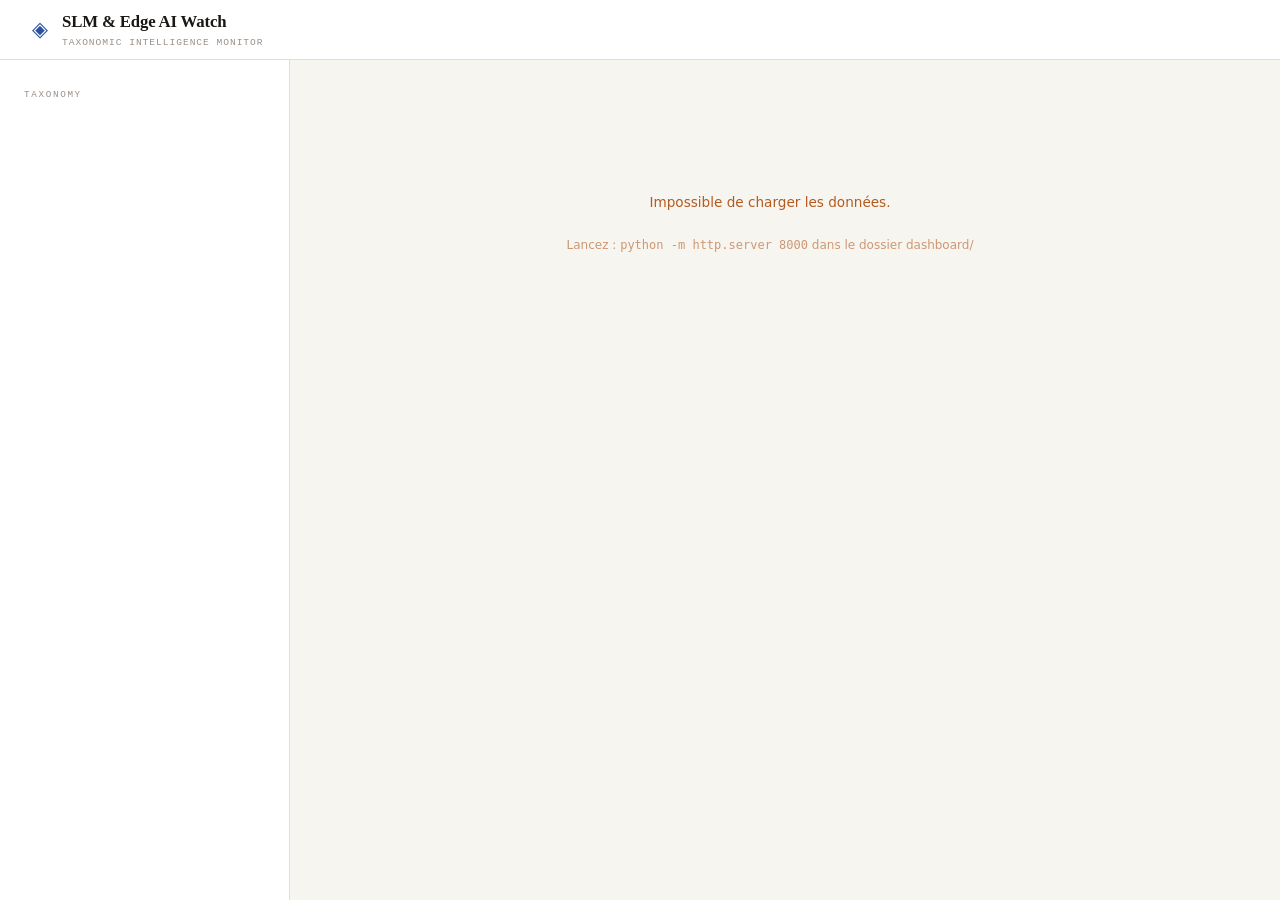
==== index.html @ 755382b3 "change to root" ====
<!DOCTYPE html>
<html lang="en">
<head>
  <meta charset="UTF-8">
  <meta name="viewport" content="width=device-width, initial-scale=1.0">
  <title>SLM & Edge AI — Watch</title>
  <link rel="preconnect" href="https://fonts.googleapis.com">
  <link href="https://fonts.googleapis.com/css2?family=IBM+Plex+Mono:wght@400;600&family=Syne:wght@400;600;700;800&display=swap" rel="stylesheet">
  <link rel="stylesheet" href="style.css">
</head>
<body>

  <header>
    <div class="header-left">
      <span class="logo-mark">◈</span>
      <div>
        <div class="logo-name">SLM &amp; Edge AI Watch</div>
        <div class="logo-sub">Taxonomic Intelligence Monitor</div>
      </div>
    </div>
    <div id="header-stats" class="header-stats"></div>
  </header>

  <div class="layout">

    <nav id="tree-nav">
      <div class="nav-section-label">Taxonomy</div>
      <div id="tree-root"></div>
    </nav>

    <main id="main-panel">
      <div id="content-area">
        <div class="loading">Loading…</div>
      </div>
    </main>

  </div>

  <script src="app.js"></script>
</body>
</html>
---- style.css ----
/* ── Reset ──────────────────────────────────────────────── */
*, *::before, *::after { box-sizing: border-box; margin: 0; padding: 0; }

/* ── Tokens ─────────────────────────────────────────────── */
:root {
  --bg:        #f7f5f0;
  --surface:   #ffffff;
  --surface2:  #f0ede8;
  --line:      #e2ddd8;
  --line2:     #cdc8c0;

  --tx:        #1a1714;
  --tx-mid:    #4a4540;
  --tx-dim:    #9a9088;

  --c-model:   #2a52a0;
  --c-edge:    #1a8a78;
  --c-data:    #b35a20;

  --t-model:   #eef2fa;
  --t-edge:    #eaf5f3;
  --t-data:    #faf2ec;

  --serif: 'Lora', Georgia, serif;
  --mono:  'JetBrains Mono', 'Courier New', monospace;
  --sans:  'DM Sans', system-ui, sans-serif;

  --nav-w:  290px;
  --hdr-h:  60px;
}

@import url('https://fonts.googleapis.com/css2?family=Lora:ital,wght@0,400;0,600;0,700;1,400&family=DM+Sans:opsz,wght@9..40,300;9..40,400;9..40,500;9..40,600&family=JetBrains+Mono:wght@400;500&display=swap');

html, body {
  height: 100%;
  background: var(--bg);
  color: var(--tx);
  font-family: var(--sans);
  font-size: 16px;
  line-height: 1.55;
  -webkit-font-smoothing: antialiased;
}

::selection { background: rgba(42,82,160,.15); }
::-webkit-scrollbar { width: 4px; }
::-webkit-scrollbar-track { background: transparent; }
::-webkit-scrollbar-thumb { background: var(--line2); border-radius: 2px; }

/* ─── Header ────────────────────────────────────────────── */
header {
  position: sticky; top: 0; z-index: 100;
  height: var(--hdr-h);
  display: flex;
  align-items: center;
  justify-content: space-between;
  padding: 0 32px;
  background: var(--surface);
  border-bottom: 1px solid var(--line);
  gap: 24px;
}

.header-left { display: flex; align-items: center; gap: 14px; }

.logo-mark { font-size: 1.3rem; color: var(--c-model); line-height: 1; flex-shrink: 0; }

.logo-name {
  font-family: var(--serif);
  font-weight: 700;
  font-size: 1.05rem;
  color: var(--tx);
  letter-spacing: -0.01em;
}

.logo-sub {
  font-family: var(--mono);
  font-size: 0.6rem;
  color: var(--tx-dim);
  letter-spacing: 0.1em;
  text-transform: uppercase;
  margin-top: 1px;
}

.header-stats { display: flex; gap: 24px; align-items: center; }
.hstat { text-align: right; }

.hstat-val {
  font-family: var(--serif);
  font-weight: 700;
  font-size: 1.1rem;
  line-height: 1.1;
}

.hstat-lbl {
  font-family: var(--mono);
  font-size: 0.58rem;
  color: var(--tx-dim);
  text-transform: uppercase;
  letter-spacing: 0.1em;
}

.hstat-sep { width: 1px; height: 28px; background: var(--line); }

/* ─── Layout ────────────────────────────────────────────── */
.layout {
  display: grid;
  grid-template-columns: var(--nav-w) 1fr;
  height: calc(100vh - var(--hdr-h));
}

/* ─── Sidebar ───────────────────────────────────────────── */
nav#tree-nav {
  border-right: 1px solid var(--line);
  background: var(--surface);
  overflow-y: auto;
  padding: 28px 0 60px;
}

.nav-section-label {
  font-family: var(--mono);
  font-size: 0.58rem;
  letter-spacing: 0.18em;
  text-transform: uppercase;
  color: var(--tx-dim);
  padding: 0 24px 16px;
}

.tree-root-node {
  display: flex;
  align-items: center;
  gap: 10px;
  padding: 10px 24px;
  cursor: pointer;
  font-size: 0.85rem;
  font-weight: 500;
  color: var(--tx-mid);
  border-left: 2px solid transparent;
  transition: all 0.14s;
}
.tree-root-node:hover { background: var(--surface2); color: var(--tx); }
.tree-root-node.active { color: var(--c-model); border-left-color: var(--c-model); background: var(--t-model); }

.tree-root-icon {
  width: 20px; height: 20px;
  border-radius: 5px;
  background: var(--c-model);
  display: flex; align-items: center; justify-content: center;
  font-size: 0.65rem; color: #fff; flex-shrink: 0;
}

.tree-cat { margin-top: 4px; }

.tree-cat-row {
  display: flex;
  align-items: center;
  gap: 10px;
  padding: 10px 24px;
  cursor: pointer;
  font-size: 0.82rem;
  font-weight: 500;
  color: var(--tx-mid);
  border-left: 2px solid transparent;
  transition: all 0.14s;
  user-select: none;
}
.tree-cat-row:hover { background: var(--surface2); color: var(--tx); }
.tree-cat-row.cat-model.active { color: var(--c-model); border-left-color: var(--c-model); background: var(--t-model); }
.tree-cat-row.cat-edge.active  { color: var(--c-edge);  border-left-color: var(--c-edge);  background: var(--t-edge); }
.tree-cat-row.cat-data.active  { color: var(--c-data);  border-left-color: var(--c-data);  background: var(--t-data); }

.cat-pip { width: 7px; height: 7px; border-radius: 50%; flex-shrink: 0; }
.cat-label { flex: 1; line-height: 1.3; }
.cat-total { font-family: var(--mono); font-size: 0.65rem; color: var(--tx-dim); flex-shrink: 0; }
.tree-chevron { font-size: 0.5rem; color: var(--tx-dim); transition: transform 0.2s; flex-shrink: 0; }
.tree-cat-row.open .tree-chevron { transform: rotate(90deg); }

.tree-subcats { overflow: hidden; max-height: 0; transition: max-height 0.28s ease; }
.tree-subcats.open { max-height: 800px; }

.tree-sub-row {
  display: flex;
  align-items: center;
  gap: 8px;
  padding: 7px 24px 7px 42px;
  cursor: pointer;
  font-size: 0.78rem;
  color: var(--tx-dim);
  border-left: 2px solid transparent;
  transition: all 0.12s;
}
.tree-sub-row:hover { background: var(--surface2); color: var(--tx-mid); }
.tree-sub-row.active { color: var(--tx); border-left-color: var(--line2); background: var(--surface2); font-weight: 500; }

.sub-cnt {
  margin-left: auto;
  font-family: var(--mono);
  font-size: 0.6rem;
  color: var(--tx-dim);
  background: var(--surface2);
  border: 1px solid var(--line);
  padding: 1px 6px;
  border-radius: 10px;
  flex-shrink: 0;
}

/* ─── Main panel ────────────────────────────────────────── */
main#main-panel { overflow-y: auto; background: var(--bg); }
#content-area { padding: 52px 60px; max-width: 960px; }

/* ─── Overview ──────────────────────────────────────────── */
.overview-eyebrow {
  font-family: var(--mono);
  font-size: 0.65rem;
  letter-spacing: 0.2em;
  text-transform: uppercase;
  color: var(--tx-dim);
  margin-bottom: 10px;
}

.overview-title {
  font-family: var(--serif);
  font-size: 2.6rem;
  font-weight: 700;
  letter-spacing: -0.02em;
  color: var(--tx);
  line-height: 1.15;
  margin-bottom: 6px;
}
.overview-title em { font-style: italic; color: var(--c-model); }

.overview-lead {
  font-size: 1rem;
  color: var(--tx-mid);
  line-height: 1.7;
  max-width: 640px;
  margin-bottom: 36px;
}

/* Definitions */
.def-row {
  display: grid;
  grid-template-columns: repeat(3, 1fr);
  gap: 12px;
  margin-bottom: 36px;
}

.def-card {
  background: var(--surface);
  border: 1px solid var(--line);
  border-radius: 8px;
  padding: 18px 20px;
}

.def-card-label {
  font-family: var(--mono);
  font-size: 0.58rem;
  letter-spacing: 0.14em;
  text-transform: uppercase;
  margin-bottom: 6px;
  display: flex;
  align-items: center;
  gap: 7px;
}

.def-pip { width: 6px; height: 6px; border-radius: 50%; flex-shrink: 0; }

.def-card-term {
  font-family: var(--serif);
  font-size: 1.05rem;
  font-weight: 700;
  margin-bottom: 6px;
  color: var(--tx);
}

.def-card-text {
  font-size: 0.8rem;
  color: var(--tx-mid);
  line-height: 1.55;
}

/* Image grid */
.img-grid {
  display: grid;
  grid-template-columns: repeat(3, 1fr);
  gap: 12px;
  margin-bottom: 36px;
}

.img-slot {
  border: 1px solid var(--line);
  border-radius: 8px;
  overflow: hidden;
  background: var(--surface);
  aspect-ratio: 4/3;
  display: flex;
  flex-direction: column;
  position: relative;
}

.img-slot img {
  width: 100%; height: 100%;
  object-fit: cover;
  display: block;
}

.img-placeholder {
  flex: 1;
  display: flex;
  flex-direction: column;
  align-items: center;
  justify-content: center;
  gap: 8px;
  color: var(--tx-dim);
  font-family: var(--mono);
  font-size: 0.62rem;
  text-align: center;
  padding: 20px;
  border: 2px dashed var(--line);
  margin: 8px;
  border-radius: 4px;
  background: var(--surface2);
}

.img-placeholder .ph-icon { font-size: 1.5rem; opacity: 0.3; }

.img-caption {
  padding: 8px 12px;
  font-family: var(--mono);
  font-size: 0.58rem;
  color: var(--tx-dim);
  border-top: 1px solid var(--line);
  background: var(--surface);
  line-height: 1.4;
  flex-shrink: 0;
}

/* Context paragraph */
.ctx-section {
  background: var(--surface);
  border: 1px solid var(--line);
  border-left: 3px solid var(--c-model);
  border-radius: 0 8px 8px 0;
  padding: 20px 24px;
  margin-bottom: 36px;
}

.ctx-section p {
  font-size: 0.88rem;
  color: var(--tx-mid);
  line-height: 1.7;
}

.ctx-section p + p { margin-top: 10px; }

/* Divider before cats */
.section-label {
  font-family: var(--serif);
  font-size: 1.1rem;
  font-weight: 600;
  color: var(--tx);
  margin-bottom: 16px;
  padding-bottom: 10px;
  border-bottom: 1px solid var(--line);
}

/* Category cards */
.cat-cards {
  display: grid;
  grid-template-columns: repeat(3, 1fr);
  gap: 14px;
}

.cat-card {
  border: 1px solid var(--line);
  border-radius: 10px;
  padding: 24px 20px;
  cursor: pointer;
  background: var(--surface);
  transition: transform 0.18s, box-shadow 0.18s, border-color 0.18s;
  position: relative;
  overflow: hidden;
}
.cat-card::before {
  content: '';
  position: absolute;
  top: 0; left: 0; right: 0;
  height: 3px;
}
.cat-card.cat-model::before { background: var(--c-model); }
.cat-card.cat-edge::before  { background: var(--c-edge); }
.cat-card.cat-data::before  { background: var(--c-data); }

.cat-card:hover { transform: translateY(-2px); border-color: var(--line2); }
.cat-card.cat-model:hover { box-shadow: 0 6px 24px rgba(42,82,160,.1); }
.cat-card.cat-edge:hover  { box-shadow: 0 6px 24px rgba(26,138,120,.1); }
.cat-card.cat-data:hover  { box-shadow: 0 6px 24px rgba(179,90,32,.1); }

.card-number {
  font-family: var(--serif);
  font-weight: 700;
  font-size: 2.8rem;
  line-height: 1;
  margin-bottom: 6px;
}
.cat-card.cat-model .card-number { color: var(--c-model); }
.cat-card.cat-edge  .card-number { color: var(--c-edge); }
.cat-card.cat-data  .card-number { color: var(--c-data); }

.card-title {
  font-size: 0.85rem;
  font-weight: 600;
  color: var(--tx);
  margin-bottom: 16px;
  line-height: 1.3;
}

.card-subs {
  display: flex;
  flex-direction: column;
  gap: 5px;
  border-top: 1px solid var(--line);
  padding-top: 14px;
}

.card-sub-row {
  display: flex;
  justify-content: space-between;
  align-items: baseline;
  font-size: 0.72rem;
  color: var(--tx-dim);
  gap: 8px;
}
.card-sub-row span:last-child { font-family: var(--mono); color: var(--tx-mid); flex-shrink: 0; }

.card-cta { margin-top: 14px; font-size: 0.68rem; color: var(--tx-dim); font-family: var(--mono); }

/* ─── Category / Subcat views ───────────────────────────── */
.view-header { margin-bottom: 32px; }

.view-breadcrumb {
  font-family: var(--mono);
  font-size: 0.62rem;
  letter-spacing: 0.1em;
  text-transform: uppercase;
  color: var(--tx-dim);
  display: flex;
  align-items: center;
  gap: 8px;
  margin-bottom: 10px;
}

.bc-link { cursor: pointer; transition: color 0.12s; }
.bc-link:hover { color: var(--c-model); }
.bc-sep { color: var(--line2); }

.view-title {
  font-family: var(--serif);
  font-size: 1.8rem;
  font-weight: 700;
  letter-spacing: -0.01em;
  margin-bottom: 4px;
  line-height: 1.2;
}

.view-meta { font-family: var(--mono); font-size: 0.75rem; color: var(--tx-dim); }

.subcat-grid {
  display: grid;
  grid-template-columns: repeat(auto-fill, minmax(185px, 1fr));
  gap: 10px;
  margin-bottom: 36px;
}

.subcat-card {
  border: 1px solid var(--line);
  border-radius: 8px;
  padding: 16px 18px;
  cursor: pointer;
  background: var(--surface);
  transition: all 0.14s;
}
.subcat-card:hover { transform: translateY(-1px); border-color: var(--line2); }
.cat-model .subcat-card:hover { box-shadow: 0 4px 14px rgba(42,82,160,.08); }
.cat-edge  .subcat-card:hover { box-shadow: 0 4px 14px rgba(26,138,120,.08); }
.cat-data  .subcat-card:hover { box-shadow: 0 4px 14px rgba(179,90,32,.08); }

.sc-name { font-size: 0.82rem; font-weight: 600; margin-bottom: 4px; line-height: 1.3; }
.cat-model .sc-name { color: var(--c-model); }
.cat-edge  .sc-name { color: var(--c-edge); }
.cat-data  .sc-name { color: var(--c-data); }
.sc-count { font-family: var(--mono); font-size: 0.7rem; color: var(--tx-dim); }

/* ─── Article list ──────────────────────────────────────── */
.list-header { display: flex; align-items: center; justify-content: space-between; margin-bottom: 14px; }

.list-title { font-family: var(--serif); font-size: 1rem; font-weight: 600; color: var(--tx-mid); }

.list-controls { display: flex; align-items: center; gap: 10px; }

.count-badge {
  font-family: var(--mono);
  font-size: 0.65rem;
  padding: 3px 10px;
  border-radius: 20px;
  border: 1px solid var(--line);
  color: var(--tx-dim);
  background: var(--surface);
}

.sort-sel {
  background: var(--surface);
  border: 1px solid var(--line);
  color: var(--tx-mid);
  font-family: var(--mono);
  font-size: 0.65rem;
  padding: 4px 10px;
  border-radius: 4px;
  outline: none;
  cursor: pointer;
}
.sort-sel:focus { border-color: var(--c-model); }

.articles-list { display: flex; flex-direction: column; gap: 6px; }

.art-row {
  display: grid;
  grid-template-columns: 1fr auto;
  gap: 14px;
  align-items: start;
  border: 1px solid var(--line);
  border-radius: 8px;
  padding: 16px 18px;
  background: var(--surface);
  cursor: pointer;
  transition: background 0.12s, border-color 0.12s;
}
.art-row:hover { border-color: var(--line2); }
.art-row.open  { border-color: var(--c-model); background: #f5f7fd; }

.art-title {
  font-size: 0.9rem;
  font-weight: 600;
  color: var(--tx);
  line-height: 1.4;
  margin-bottom: 6px;
}

.art-meta { display: flex; gap: 10px; flex-wrap: wrap; align-items: center; font-size: 0.72rem; color: var(--tx-dim); }

.src-tag {
  font-family: var(--mono);
  font-size: 0.58rem;
  padding: 2px 7px;
  border-radius: 3px;
  text-transform: uppercase;
  letter-spacing: 0.07em;
  font-weight: 500;
}

.src-arxiv             { background: var(--t-model); color: var(--c-model); border: 1px solid rgba(42,82,160,.2); }
.src-semantic_scholar  { background: var(--t-edge);  color: var(--c-edge);  border: 1px solid rgba(26,138,120,.2); }
.src-medium            { background: var(--t-data);  color: var(--c-data);  border: 1px solid rgba(179,90,32,.2); }
.src-linkedin          { background: var(--surface2); color: var(--tx-mid); border: 1px solid var(--line); }

.sub-tag {
  font-size: 0.65rem;
  padding: 2px 8px;
  border-radius: 3px;
  border: 1px solid var(--line);
  color: var(--tx-dim);
  background: var(--surface2);
}

.art-rel { display: flex; flex-direction: column; align-items: flex-end; gap: 5px; padding-top: 3px; flex-shrink: 0; }

.rel-bar { width: 44px; height: 3px; background: var(--line); border-radius: 2px; overflow: hidden; }
.rel-fill { height: 100%; border-radius: 2px; }
.rel-hi { background: var(--c-edge); }
.rel-md { background: var(--c-model); }
.rel-lo { background: var(--line2); }
.rel-num { font-family: var(--mono); font-size: 0.58rem; color: var(--tx-dim); }

.art-detail {
  display: none;
  grid-column: 1 / -1;
  padding-top: 14px;
  margin-top: 14px;
  border-top: 1px solid var(--line);
}
.art-row.open .art-detail { display: block; }

.art-summary { font-size: 0.85rem; color: var(--tx-mid); line-height: 1.7; margin-bottom: 14px; max-width: 680px; }

.art-link {
  display: inline-flex;
  align-items: center;
  gap: 6px;
  font-family: var(--mono);
  font-size: 0.68rem;
  color: var(--c-model);
  text-decoration: none;
  border: 1px solid rgba(42,82,160,.3);
  padding: 6px 14px;
  border-radius: 4px;
  transition: all 0.12s;
  background: var(--t-model);
}
.art-link:hover { background: rgba(42,82,160,.12); }
.art-link.no-url { color: var(--tx-dim); border-color: var(--line); pointer-events: none; background: none; }

.review-tag {
  font-family: var(--mono);
  font-size: 0.55rem;
  padding: 1px 6px;
  border-radius: 3px;
  background: var(--t-data);
  color: var(--c-data);
  border: 1px solid rgba(179,90,32,.25);
  margin-left: 6px;
  vertical-align: middle;
}

.empty, .loading {
  padding: 80px 0;
  text-align: center;
  font-size: 0.85rem;
  color: var(--tx-dim);
}
.empty-icon { font-size: 1.8rem; margin-bottom: 12px; opacity: 0.25; }
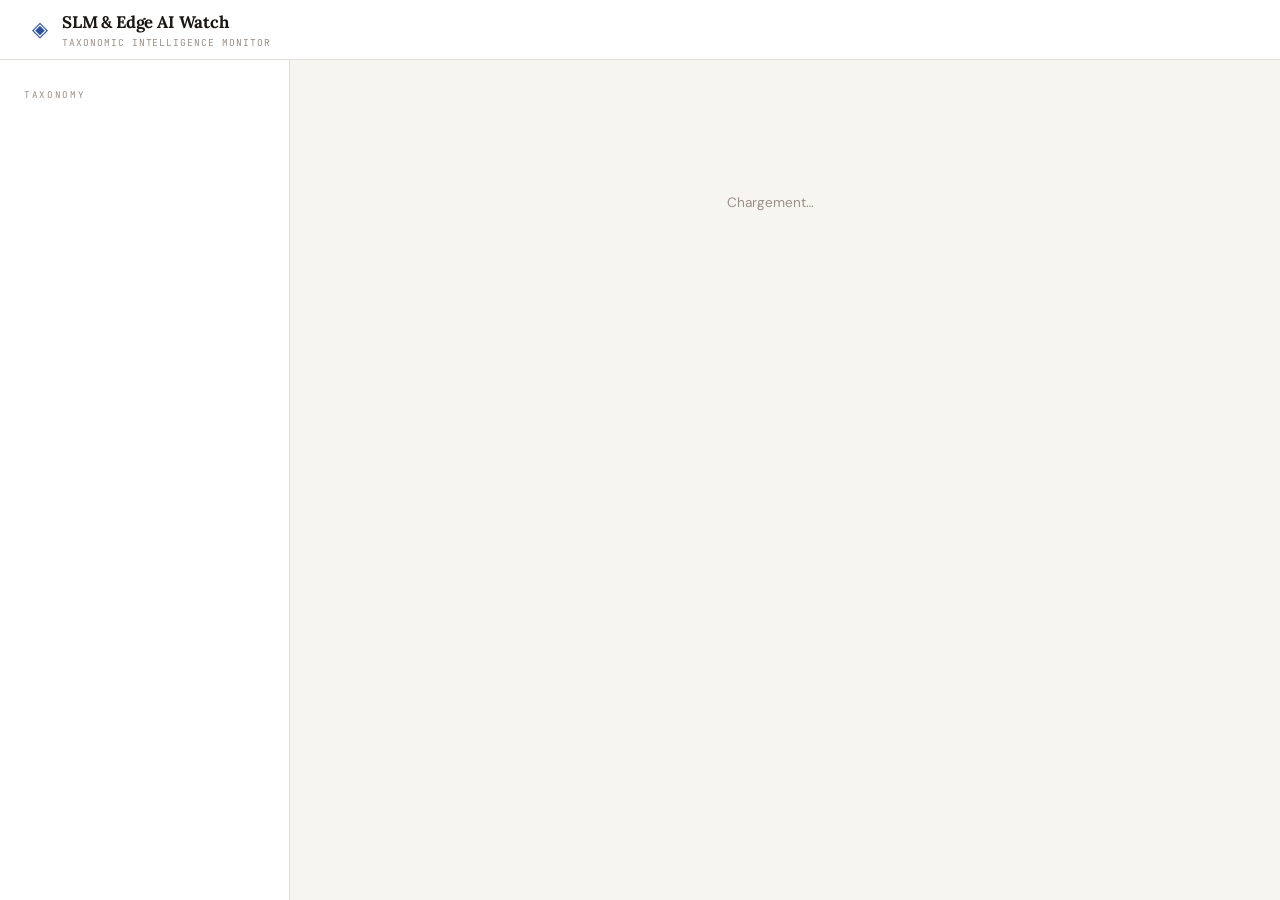
==== commit 48a8d9ad: "deployment" ====
--- a/index.html
+++ b/index.html
@@ -1,11 +1,11 @@
 <!DOCTYPE html>
-<html lang="en">
+<html lang="fr">
 <head>
   <meta charset="UTF-8">
   <meta name="viewport" content="width=device-width, initial-scale=1.0">
   <title>SLM & Edge AI — Watch</title>
   <link rel="preconnect" href="https://fonts.googleapis.com">
-  <link href="https://fonts.googleapis.com/css2?family=IBM+Plex+Mono:wght@400;600&family=Syne:wght@400;600;700;800&display=swap" rel="stylesheet">
+  <link href="https://fonts.googleapis.com/css2?family=Lora:ital,wght@0,400;0,600;0,700;1,400&family=DM+Sans:opsz,wght@9..40,300;9..40,400;9..40,500;9..40,600&family=JetBrains+Mono:wght@400;500&display=swap" rel="stylesheet">
   <link rel="stylesheet" href="style.css">
 </head>
 <body>
@@ -22,20 +22,19 @@
   </header>
 
   <div class="layout">
-
     <nav id="tree-nav">
       <div class="nav-section-label">Taxonomy</div>
       <div id="tree-root"></div>
     </nav>
-
     <main id="main-panel">
       <div id="content-area">
-        <div class="loading">Loading…</div>
+        <div class="loading">Chargement…</div>
       </div>
     </main>
-
   </div>
 
+  <!-- data.js MUST be loaded before app.js -->
+  <script src="data.js"></script>
   <script src="app.js"></script>
 </body>
 </html>
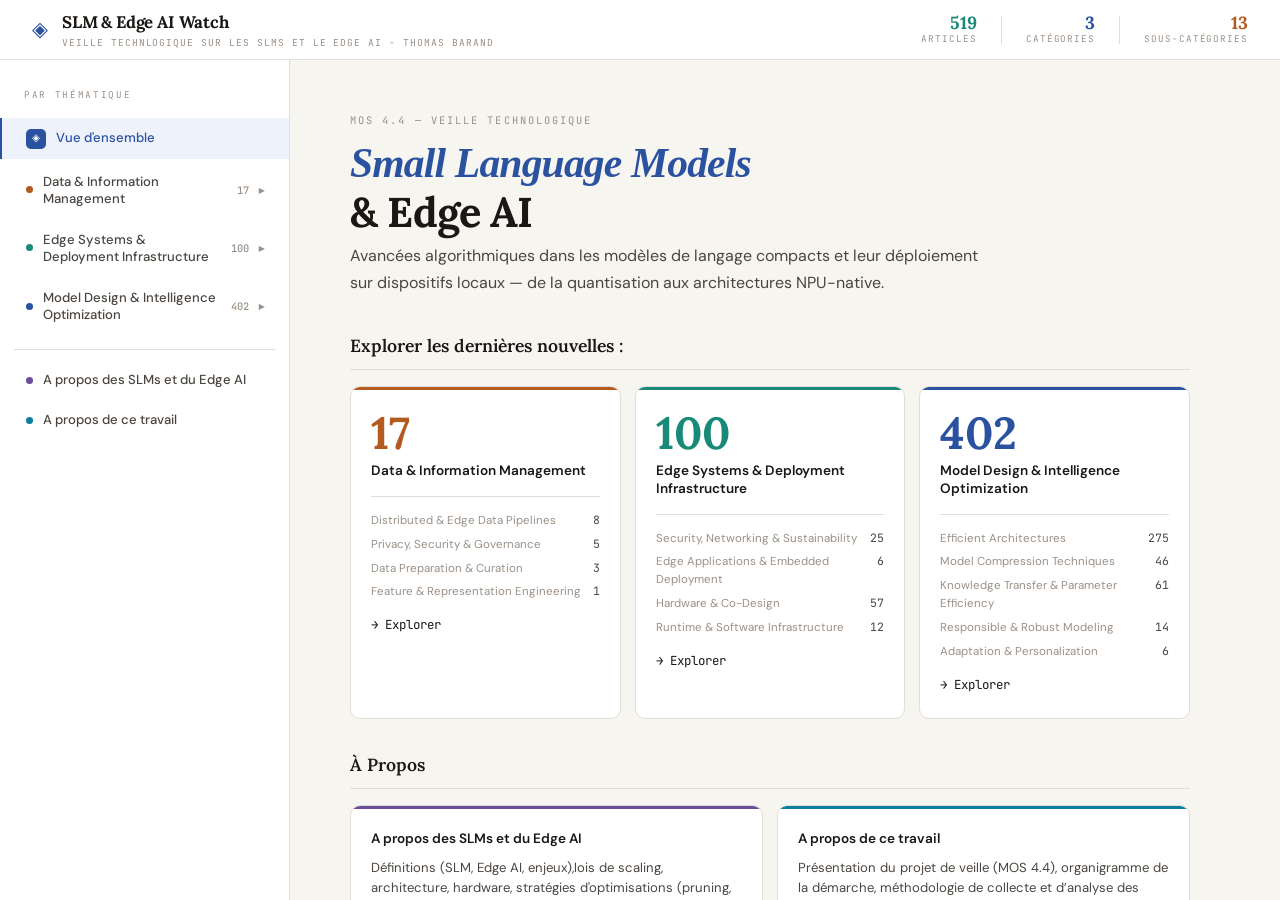
==== commit 8420d188: "add all the images and explanatory part for the website and a propos, website final version" ====
--- a/index.html
+++ b/index.html
@@ -15,7 +15,7 @@
       <span class="logo-mark">◈</span>
       <div>
         <div class="logo-name">SLM &amp; Edge AI Watch</div>
-        <div class="logo-sub">Taxonomic Intelligence Monitor</div>
+        <div class="logo-sub">Veille Technlogique sur les SLMs et le Edge AI - Thomas Barand</div>
       </div>
     </div>
     <div id="header-stats" class="header-stats"></div>
@@ -23,7 +23,7 @@
 
   <div class="layout">
     <nav id="tree-nav">
-      <div class="nav-section-label">Taxonomy</div>
+      <div class="nav-section-label">Par thématique</div>
       <div id="tree-root"></div>
     </nav>
     <main id="main-panel">
--- a/style.css
+++ b/style.css
@@ -16,10 +16,14 @@
   --c-model:   #2a52a0;
   --c-edge:    #1a8a78;
   --c-data:    #b35a20;
+  --c-about1:  #6b4c9a;
+  --c-about2:  #0d7ea0;
 
   --t-model:   #eef2fa;
   --t-edge:    #eaf5f3;
   --t-data:    #faf2ec;
+  --t-about1:  #f3eef8;
+  --t-about2:  #e8f4f8;
 
   --serif: 'Lora', Georgia, serif;
   --mono:  'JetBrains Mono', 'Courier New', monospace;
@@ -124,32 +128,8 @@
   padding: 0 24px 16px;
 }
 
+/* Unified tree row: same format for all sidebar items */
 .tree-root-node {
-  display: flex;
-  align-items: center;
-  gap: 10px;
-  padding: 10px 24px;
-  cursor: pointer;
-  font-size: 0.85rem;
-  font-weight: 500;
-  color: var(--tx-mid);
-  border-left: 2px solid transparent;
-  transition: all 0.14s;
-}
-.tree-root-node:hover { background: var(--surface2); color: var(--tx); }
-.tree-root-node.active { color: var(--c-model); border-left-color: var(--c-model); background: var(--t-model); }
-
-.tree-root-icon {
-  width: 20px; height: 20px;
-  border-radius: 5px;
-  background: var(--c-model);
-  display: flex; align-items: center; justify-content: center;
-  font-size: 0.65rem; color: #fff; flex-shrink: 0;
-}
-
-.tree-cat { margin-top: 4px; }
-
-.tree-cat-row {
   display: flex;
   align-items: center;
   gap: 10px;
@@ -162,6 +142,36 @@
   transition: all 0.14s;
   user-select: none;
 }
+.tree-root-node:hover { background: var(--surface2); color: var(--tx); }
+.tree-root-node.active { color: var(--c-model); border-left-color: var(--c-model); background: var(--t-model); }
+
+.tree-root-icon {
+  width: 20px; height: 20px;
+  border-radius: 5px;
+  background: var(--c-model);
+  display: flex;
+  align-items: center;
+  justify-content: center;
+  font-size: 0.65rem;
+  color: #fff;
+  flex-shrink: 0;
+}
+
+.tree-cat { margin-top: 4px; }
+
+.tree-cat-row {
+  display: flex;
+  align-items: center;
+  gap: 10px;
+  padding: 10px 24px;
+  cursor: pointer;
+  font-size: 0.82rem;
+  font-weight: 500;
+  color: var(--tx-mid);
+  border-left: 2px solid transparent;
+  transition: all 0.14s;
+  user-select: none;
+}
 .tree-cat-row:hover { background: var(--surface2); color: var(--tx); }
 .tree-cat-row.cat-model.active { color: var(--c-model); border-left-color: var(--c-model); background: var(--t-model); }
 .tree-cat-row.cat-edge.active  { color: var(--c-edge);  border-left-color: var(--c-edge);  background: var(--t-edge); }
@@ -201,6 +211,29 @@
   border-radius: 10px;
   flex-shrink: 0;
 }
+
+.tree-about-sep {
+  height: 1px;
+  background: var(--line);
+  margin: 16px 14px 10px;
+}
+.tree-about-row {
+  display: flex;
+  align-items: center;
+  gap: 10px;
+  padding: 10px 24px;
+  cursor: pointer;
+  font-size: 0.82rem;
+  font-weight: 500;
+  color: var(--tx-mid);
+  border-left: 2px solid transparent;
+  transition: all 0.14s;
+  user-select: none;
+}
+.tree-about-row .cat-pip { flex-shrink: 0; }
+.tree-about-row:hover { background: var(--surface2); color: var(--tx); }
+.tree-about-row.cat-about1.active { color: var(--c-about1); border-left-color: var(--c-about1); background: var(--t-about1); font-weight: 500; }
+.tree-about-row.cat-about2.active { color: var(--c-about2); border-left-color: var(--c-about2); background: var(--t-about2); font-weight: 500; }
 
 /* ─── Main panel ────────────────────────────────────────── */
 main#main-panel { overflow-y: auto; background: var(--bg); }
@@ -251,21 +284,22 @@
 }
 
 .def-card-label {
-  font-family: var(--mono);
-  font-size: 0.58rem;
-  letter-spacing: 0.14em;
+  font-family: var(--serif);
+  font-size: 1.1rem;
+  font-weight: 700;
+  letter-spacing: 0.06em;
   text-transform: uppercase;
-  margin-bottom: 6px;
-  display: flex;
-  align-items: center;
-  gap: 7px;
-}
-
-.def-pip { width: 6px; height: 6px; border-radius: 50%; flex-shrink: 0; }
+  margin-bottom: 8px;
+  display: flex;
+  align-items: center;
+  gap: 8px;
+}
+
+.def-pip { width: 8px; height: 8px; border-radius: 50%; flex-shrink: 0; }
 
 .def-card-term {
   font-family: var(--serif);
-  font-size: 1.05rem;
+  font-size: 1.15rem;
   font-weight: 700;
   margin-bottom: 6px;
   color: var(--tx);
@@ -350,6 +384,198 @@
 }
 
 .ctx-section p + p { margin-top: 10px; }
+
+/* Content cards (title + text + image placeholder) */
+.content-cards { display: flex; flex-direction: column; gap: 24px; margin-bottom: 36px; }
+
+.content-card {
+  display: grid;
+  grid-template-columns: 1fr 280px;
+  gap: 24px;
+  align-items: start;
+  border: 1px solid var(--line);
+  border-radius: 10px;
+  padding: 24px;
+  background: var(--surface);
+}
+@media (max-width: 720px) {
+  .content-card { grid-template-columns: 1fr; }
+}
+
+.content-card-title {
+  font-family: var(--serif);
+  font-size: 1.1rem;
+  font-weight: 700;
+  color: var(--tx);
+  margin-bottom: 10px;
+  line-height: 1.3;
+}
+
+.content-card-title-as-label {
+  font-family: var(--mono);
+  font-size: 0.65rem;
+  letter-spacing: 0.12em;
+  text-transform: uppercase;
+  color: var(--tx-dim);
+  margin-bottom: 12px;
+}
+
+.content-card-lead {
+  font-size: 1rem;
+  color: var(--tx-mid);
+  line-height: 1.7;
+  margin: 0;
+}
+
+.content-card-text p {
+  font-size: 0.88rem;
+  color: var(--tx-mid);
+  line-height: 1.7;
+}
+
+.content-card-sources {
+  margin-top: 0.75rem;
+  font-size: 0.8rem;
+  color: var(--tx-dim);
+}
+.content-card-sources-label {
+  font-weight: 500;
+  margin-right: 0.35em;
+}
+.content-card-source-link {
+  color: var(--c-model);
+  text-decoration: none;
+}
+.content-card-source-link:hover {
+  text-decoration: underline;
+}
+
+.content-card-img { min-height: 160px; }
+
+.content-card-img .img-placeholder {
+  aspect-ratio: 4/3;
+  margin: 0;
+  min-height: 160px;
+}
+
+.content-card--no-img,
+.content-card--multi-img {
+  grid-template-columns: 1fr;
+}
+.content-card--multi-img .content-card-imgs--multi {
+  grid-column: 1;
+  display: grid;
+  grid-template-columns: 1fr 1fr;
+  gap: 14px;
+}
+@media (max-width: 560px) {
+  .content-card--multi-img .content-card-imgs--multi {
+    grid-template-columns: 1fr;
+  }
+}
+.content-card-imgs--multi {
+  display: flex;
+  flex-direction: column;
+  gap: 12px;
+  min-width: 0;
+}
+
+.content-card-img-slot {
+  border: 1px solid var(--line);
+  border-radius: 8px;
+  overflow: hidden;
+  background: var(--surface2);
+  display: flex;
+  flex-direction: column;
+  height: 220px;
+  flex-shrink: 0;
+}
+
+.content-card-img-inner {
+  flex: 1;
+  min-height: 0;
+  display: flex;
+  align-items: center;
+  justify-content: center;
+  padding: 8px;
+}
+
+.content-card-img-slot img {
+  max-width: 100%;
+  max-height: 100%;
+  width: auto;
+  height: auto;
+  object-fit: contain;
+  display: block;
+}
+
+.content-card-img-inner .img-placeholder {
+  width: 100%;
+  height: 100%;
+  min-height: 80px;
+  display: flex;
+  align-items: center;
+  justify-content: center;
+  flex-direction: column;
+  gap: 6px;
+}
+
+.content-card-img-caption {
+  padding: 6px 10px;
+  font-family: var(--mono);
+  font-size: 0.55rem;
+  color: var(--tx-dim);
+  border-top: 1px solid var(--line);
+  background: var(--surface);
+  line-height: 1.3;
+  flex-shrink: 0;
+}
+
+.ph-caption {
+  font-size: 0.65rem;
+  opacity: 0.6;
+  text-align: center;
+}
+
+/* À propos de ce travail */
+.about-work { margin-bottom: 48px; }
+
+.organigram-placeholder {
+  border: 2px dashed var(--line);
+  border-radius: 10px;
+  padding: 48px 24px;
+  background: var(--surface2);
+  display: flex;
+  flex-direction: column;
+  align-items: center;
+  justify-content: center;
+  gap: 12px;
+  color: var(--tx-dim);
+  font-family: var(--mono);
+  font-size: 0.75rem;
+  min-height: 200px;
+}
+
+.organigram-placeholder .ph-icon { font-size: 2rem; opacity: 0.4; }
+
+.subsection-label {
+  font-family: var(--mono);
+  font-size: 0.90rem;
+  letter-spacing: 0.12em;
+  text-transform: uppercase;
+  color: #231108;
+  margin-bottom: 12px;
+}
+
+.strategies-block {
+  margin-bottom: 24px;
+}
+.strategies-block .subsection-label {
+  margin-bottom: 8px;
+}
+.strategies-block .overview-lead {
+  margin-bottom: 0;
+}
 
 /* Divider before cats */
 .section-label {
@@ -361,6 +587,7 @@
   padding-bottom: 10px;
   border-bottom: 1px solid var(--line);
 }
+.section-label--spaced { margin-top: 32px; }
 
 /* Category cards */
 .cat-cards {
@@ -385,14 +612,18 @@
   top: 0; left: 0; right: 0;
   height: 3px;
 }
-.cat-card.cat-model::before { background: var(--c-model); }
-.cat-card.cat-edge::before  { background: var(--c-edge); }
+.cat-card.cat-model::before  { background: var(--c-model); }
+.cat-card.cat-edge::before   { background: var(--c-edge); }
 .cat-card.cat-data::before  { background: var(--c-data); }
+.cat-card.cat-about1::before { background: var(--c-about1); }
+.cat-card.cat-about2::before { background: var(--c-about2); }
 
 .cat-card:hover { transform: translateY(-2px); border-color: var(--line2); }
-.cat-card.cat-model:hover { box-shadow: 0 6px 24px rgba(42,82,160,.1); }
-.cat-card.cat-edge:hover  { box-shadow: 0 6px 24px rgba(26,138,120,.1); }
-.cat-card.cat-data:hover  { box-shadow: 0 6px 24px rgba(179,90,32,.1); }
+.cat-card.cat-model:hover  { box-shadow: 0 6px 24px rgba(42,82,160,.1); }
+.cat-card.cat-edge:hover    { box-shadow: 0 6px 24px rgba(26,138,120,.1); }
+.cat-card.cat-data:hover   { box-shadow: 0 6px 24px rgba(179,90,32,.1); }
+.cat-card.cat-about1:hover { box-shadow: 0 6px 24px rgba(107,76,154,.12); }
+.cat-card.cat-about2:hover { box-shadow: 0 6px 24px rgba(13,126,160,.12); }
 
 .card-number {
   font-family: var(--serif);
@@ -431,7 +662,55 @@
 }
 .card-sub-row span:last-child { font-family: var(--mono); color: var(--tx-mid); flex-shrink: 0; }
 
-.card-cta { margin-top: 14px; font-size: 0.68rem; color: var(--tx-dim); font-family: var(--mono); }
+.card-cta { margin-top: 14px; font-size: 0.78rem; color: #1a1714; font-family: var(--mono); }
+
+.about-section-lead {
+  font-size: 0.9rem;
+  color: var(--tx-mid);
+  line-height: 1.65;
+  margin: 8px 0 20px 0;
+  max-width: 56ch;
+}
+
+.cat-cards--about { grid-template-columns: repeat(2, 1fr); }
+.cat-cards--about .cat-card .card-number { display: none; }
+.cat-cards--about .cat-card .card-subs { display: none; }
+.cat-cards--about .card-desc {
+  font-size: 0.82rem;
+  color: var(--tx-mid);
+  line-height: 1.55;
+  margin-bottom: 14px;
+}
+.cat-cards--about .card-title { margin-bottom: 10px; }
+.cat-cards--about .card-cta { margin-top: 0; }
+
+.about-organigram-wrap {
+  margin-top: 12px;
+  border: 1px solid var(--line);
+  border-radius: 10px;
+  overflow: hidden;
+  background: var(--surface);
+}
+.about-organigram-img { max-width: 100%; height: auto; display: block; }
+
+/* About work page */
+.about-work-page { margin-top: 8px; }
+.about-work-lead {
+  font-size: 0.95rem;
+  color: var(--tx-mid);
+  line-height: 1.7;
+  margin-bottom: 28px;
+}
+.about-work-footer { margin-top: 36px; padding-top: 24px; border-top: 1px solid var(--line); }
+.about-work-meta {
+  font-size: 0.85rem;
+  color: var(--tx-mid);
+  display: flex;
+  flex-direction: column;
+  gap: 6px;
+}
+.about-work-link { color: var(--c-model); text-decoration: none; }
+.about-work-link:hover { text-decoration: underline; }
 
 /* ─── Category / Subcat views ───────────────────────────── */
 .view-header { margin-bottom: 32px; }
